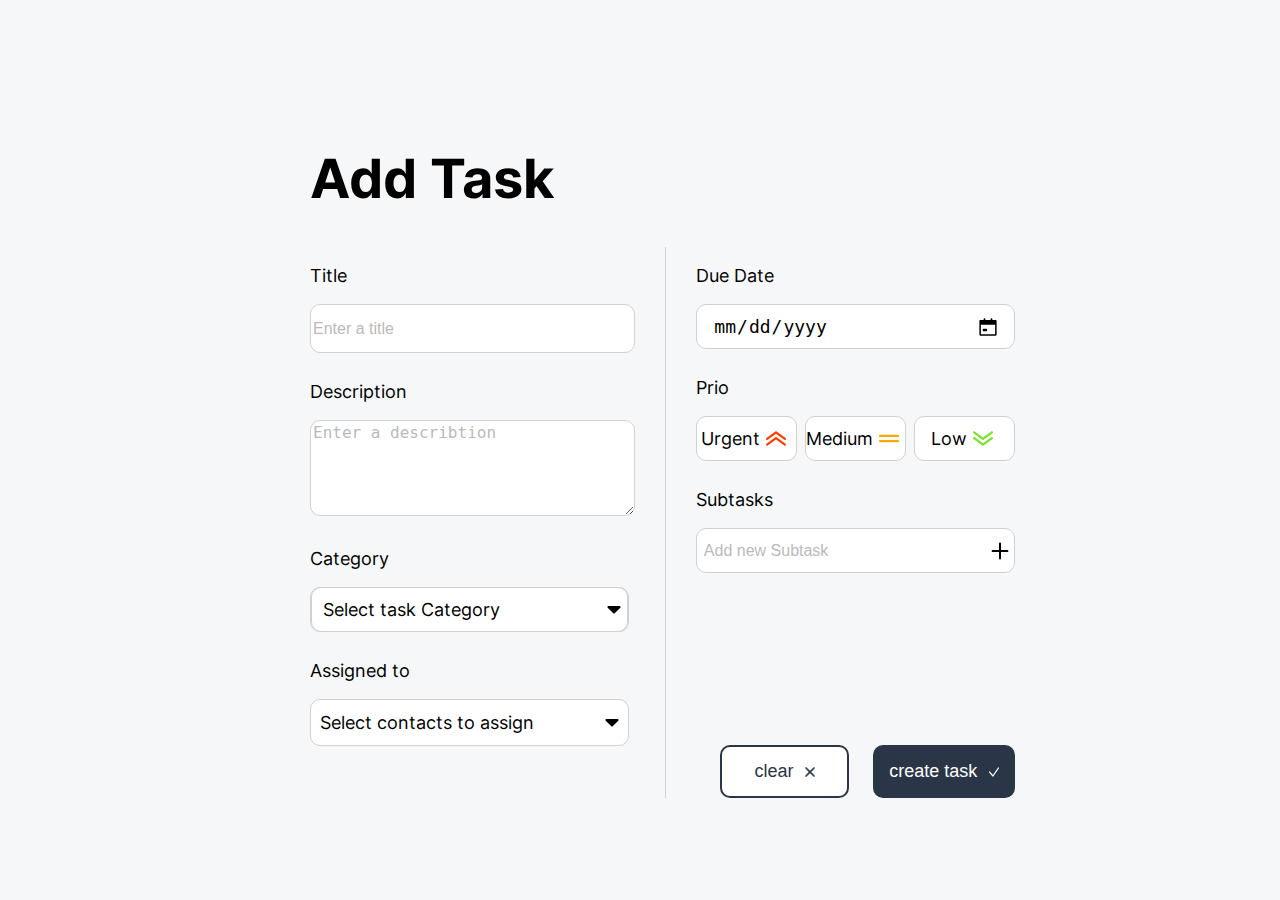
==== add_task.html @ 2ced0909 "assigned to members in add task will be rendered in HTML now" ====
<!DOCTYPE html>
<html lang="en">

<head>
    <meta charset="UTF-8">
    <meta http-equiv="X-UA-Compatible" content="IE=edge">
    <meta name="viewport" content="width=device-width, initial-scale=1.0">

    <link rel="stylesheet" href="css/style.css">
    <link rel="stylesheet" href="css/navbar.css">
    <link rel="stylesheet" href="css/add_task.css">
    <link rel="stylesheet" href="css/font.css">
    <link rel="stylesheet" href="css/board.css">
    <link rel="stylesheet" href="css/keyframes.css">
    <link rel="stylesheet" href="css/contacts.css">
    <link rel="stylesheet" href="css/mobile/mobile_width_min_1200.css">
    <link rel="stylesheet" href="css/mobile/mobile_width_1040-1180.css">
    <link rel="stylesheet" href="css/mobile/mobile_width_860-1000.css">
    <link rel="stylesheet" href="css/mobile/mobile.css">
    <link rel="stylesheet" href="css/mobile/mobile_width_max_770.css">
    <link rel="stylesheet" href="css/mobile/mobile_height.css">
    <link rel="stylesheet" href="css/color.css">
    <link rel="icon" type="image/x-icon" href="img/favicon.ico">
    <script src="js/script.js"></script>
    <script src="js/add_task.js"></script>
    <script src="js/templates.js"></script>
    <script src="js/includeHTML.js"></script>
    <script src="js/mini_backend.js"></script>
    <script src="js/login.js"></script>
    <script src="js/summary.js"></script>
    <title>Join-Kanban Add Task</title>
</head>

<body onload="initAddTask()">
    <div w3-include-html="navbar.html"></div>

    <div class="content">
        <h1>Add Task</h1>
        <form onsubmit="createNewTask(); return false;">
            <div class="sections d-flex">

                <div class="section-left">
                    <div class="titleandinput">
                        <p class="add-task-titles">Title</p>
                        <input id="title" class="inputfields border-fields f-18" type="text" placeholder="Enter a title"
                            required>
                    </div>

                    <div class="titleandinput">
                        <p class="m-top-28 add-task-titles">Description</p>
                        <textarea id="describtion" class="textareas border-fields f-18" type="text"
                            placeholder="Enter a describtion" required></textarea>
                    </div>

                    <div class="titleandinput">
                        <p class="m-top-28 add-task-titles">Category</p>
                        <div class="input-with-image inputfields border-fields d-flex justify-content-center align-items-center"
                            onclick="toggleClassList('categories', 'd-none')">


                            <div id="category"
                                class="input-with-image inputfields border-fields d-flex justify-content-center align-items-center">
                                <input id="category-input" class="category-input" type="text" required>
                                <div id="category-output" class="inputfield-nearby-icon d-flex align-items-center">
                                    Select task Category
                                </div>
                                <img id="category-dropdown-arrow" src="img/add_task/dropdown_arrow.svg" alt="">
                            </div>

                            <ul class="add-task-lists d-none scroll" id="categories">

                            </ul>
                        </div>
                    </div>

                    <div id="colorpicker" class="colorpicker d-none">
                        <div id="colorpicker-0" class="color1 m-8 d-flex align-items-center justify-content-center"
                            onclick="addNewColorToCategory('color-0', 0)">
                            <div id="color-0"
                                class="color-outer-circle d-flex align-items-center justify-content-center">
                                <div class="color-inner-circle bg-category-New-0">

                                </div>
                            </div>
                        </div>
                        <div id="colorpicker-1" class="color2 m-8 d-flex align-items-center justify-content-center"
                            onclick="addNewColorToCategory('color-1', 1)">
                            <div id="color-1"
                                class="color-outer-circle d-flex align-items-center justify-content-center">
                                <div class="color-inner-circle bg-category-New-1">

                                </div>
                            </div>
                        </div>
                        <div id="colorpicker-2" class="color3 m-8 d-flex align-items-center justify-content-center"
                            onclick="addNewColorToCategory('color-2', 2)">
                            <div id="color-2"
                                class="color-outer-circle d-flex align-items-center justify-content-center">
                                <div class="color-inner-circle bg-category-New-2">

                                </div>
                            </div>
                        </div>
                        <div id="colorpicker-3" class="color4 m-8 d-flex align-items-center justify-content-center"
                            onclick="addNewColorToCategory('color-3', 3)">
                            <div id="color-3"
                                class="color-outer-circle d-flex align-items-center justify-content-center">
                                <div class="color-inner-circle bg-category-New-3">

                                </div>
                            </div>
                        </div>
                        <div id="colorpicker-4" class="color5 m-8 d-flex align-items-center justify-content-center"
                            onclick="addNewColorToCategory('color-4', 4)">
                            <div id="color-4"
                                class="color-outer-circle d-flex align-items-center justify-content-center">
                                <div class="color-inner-circle bg-category-New-4">

                                </div>
                            </div>
                        </div>
                        <div id="colorpicker-5" class="color6 m-8 d-flex align-items-center justify-content-center"
                            onclick="addNewColorToCategory('color-5', 5)">
                            <div id="color-5"
                                class="color-outer-circle d-flex align-items-center justify-content-center">
                                <div class="color-inner-circle bg-category-New-5">

                                </div>
                            </div>
                        </div>
                    </div>

                    <div class="titleandinput">
                        <div class=" d-flex flex-column m-top-28 assignedTo-container">
                            <label for="assignedTo" class="m-bottom-18 add-task-titles">Assigned to</label>
                            <div class="outputbox-assignedto input-with-image inputfields border-fields d-flex justify-content-center align-items-center"
                                onclick="toggleClassList('assignedToSelect', 'd-none')">
                                <div id="user-assignedTo" class="inputfield-nearby-icon d-flex  flex-column">Select
                                    contacts to assign</div>
                                <img src="img/add_task/dropdown_arrow.svg" alt="">
                            </div>
                            <ul id="assignedToSelect" class="assignedTo-list add-task-lists scroll d-none">

                            </ul>
                        </div>
                    </div>
                </div>
                <div class="section-right">
                    <div class="titleandinput">
                        <p class="add-task-titles">Due Date</p>
                        <div
                            class="input-with-image inputfields border-fields d-flex justify-content-center align-items-center">
                            <input id="date" class="inputfield-nearby-icon" type="date" required>
                        </div>
                    </div>

                    <div class="titleandinput">
                        <p class="m-top-28 add-task-titles">Prio</p>
                        <div class="d-flex justify-content-space-between priority-container">
                            <div id="urgent"
                                class="input-with-image inputfields-small border-fields d-flex justify-content-center align-items-center"
                                onclick="changePriority('urgent', 'btn-urgent')" formnovalidate>
                                <p class="f-18">Urgent</p>
                                <img id="urgent-img" class="p-12" src="img/add_task/arrow_urgent.svg" alt="">
                            </div>
                            <div id="medium"
                                class="input-with-image inputfields-small border-fields d-flex justify-content-center align-items-center"
                                onclick="changePriority('medium', 'btn-medium')">
                                <p class="f-18">Medium</p>
                                <img id="medium-img" class="p-12" src="img/add_task/medium.svg" alt="">
                            </div>
                            <div id="low"
                                class="input-with-image inputfields-small border-fields d-flex justify-content-center align-items-center"
                                onclick="changePriority('low', 'btn-low')" formnovalidate>
                                <p class="f-18">Low</p>
                                <img id="low-img" class="p-12" src="img/add_task/arrow_low.svg" alt="">
                            </div>
                        </div>
                    </div>

                    <div class="titleandinput">
                        <p class="m-top-28 add-task-titles">Subtasks</p>
                        <div id="subtasks-container"
                            class="input-with-image inputfields border-fields d-flex justify-content-center align-items-center">
                            <input id="subtask-input" class="inputfield-nearby-icon" type="text"
                                placeholder="Add new Subtask" onfocus="changeIconsInSubtasks()">
                            <img src="img/add_task/add.svg" alt="">
                        </div>
                        <div id="subtasks-output" class="d-flex flex-column">

                        </div>

                    </div>

                    <div id="add-task-btns" class="buttons">
                        <button id="cancel-btn-add_task" class="light-btn" type="submit" value="Previous"
                            formnovalidate="formnovalidate">
                            <span class="f-18">clear</span>
                            <img class="btn-icons" src="img/buttons/clear.png" alt="">
                        </button>
                        <button id="createTask" class="darkblue-btn m-left-24">
                            <span class="f-18">create task</span>
                            <img class="btn-icons" src="img/buttons/create.png" alt="">
                        </button>
                    </div>
        </form>
    </div>

    </div>

    </div>
    <div id="addtask-added-board-overlay" class="user-response-overlay d-flex justify-content-center d-none">
        <div class="darkblue-btn added-to-board d-flex justify-content-center align-items-center">
            <span>Task added to board</span>
            <img class="m-left-16" src="img/board/board.png" alt="">
        </div>
    </div>
</body>

</html>
---- css/style.css ----
body {
    margin: 0;
    font-family: Inter;
    background-color: var(--bg-grey);
    height: 100vh;
}

.content {
    position: absolute;
    top: 110px;
    left: 373px;
}

h1 {
    font-size: 54px;
}

h2 {
    font-size: 48px;
    color: white;
    margin-bottom: 10px;
}

a {
    text-decoration: none;
    color: var(--font-grey);
}

.f-55 {
    font-size: 55px;
}

.f-47 {
    font-size: 47px;
}

.f-18 {
    font-size: 18px;
}

.f-21 {
    font-size: 21px;
}

.f-12 {
    font-size: 12px;
}

.f-bold {
    font-weight: bold;
}

.p-12 {
    padding: 12px;
}

.m-bottom-5 {
    margin-bottom: 5px;
}

.m-bottom-18 {
    margin-bottom: 18px;
}

.m-top-28 {
    margin-top: 28px;
}

.m-top-50 {
    margin-top: 50px !important;
}

.m-top-20 {
    margin-top: 20px;
}

.m-left-8{
    margin-left: 8px;
}

.m-left-25 {
    margin-left: 25px;
}

.m-left-50 {
    margin-left: 50px;
}

.m-left-24 {
    margin-left: 24px;
}

.m-left-8 {
    margin-left: 8px;
}

.m-left-16{
    margin-left: 16px;
}

.m-right-8{
    margin-right: 8px;
}

.m-right-15 {
    margin-right: 15px;
}

.m-right-24 {
    margin-right: 24px;
}

.m-right-25{
    margin-right: 25px;
}

.m-right-50 {
    margin-right: 50px;
}

.m-8 {
    margin: 8px;
}

.m-0 {
    margin: 0 !important;
}

.d-flex {
    display: flex;
}

.d-none {
    display: none;
}

.justify-content-center {
    justify-content: center !important;
}

.justify-content-space-between {
    justify-content: space-between;
}

.justify-content-around {
    justify-content: space-around;
}

.justify-content-evenly {
    justify-content: space-evenly;
}

.justify-content-end {
    justify-content: flex-end;
}

.align-items-center {
    align-items: center;
}

.align-items-start {
    align-items: flex-start;
}

.flex-column {
    flex-direction: column;
}

.text-align-center {
    text-align: center;
}

.text-center {
    text-align: center;
}

.w-100 {
    width: 100%;
}

.w-250 {
    width: 250px;
}

.w-80 {
    width: 80%;
}

.h-80 {
    height: 80%;
}

.h-70 {
    height: 70%;
}

.h-max {
    height: max-content;
}


.filter-white {
    filter: invert(0) sepia(94%) saturate(18%) hue-rotate(287deg) brightness(105%) contrast(100%);
}

::placeholder {
    opacity: 0.5;
    font-size: 16px;
}

.curserPointer:hover {
    cursor: pointer;
}

.buttons {
    display: flex;
    justify-content: flex-end;
    margin-top: 150px;
}

.darkblue-btn {
    min-width: 129px;
    max-width: 200px;
    background-color: var(--dark-blue);
    color: var(--white);
    border-radius: 10px;
    padding: 16px;
    border: none;
}

.darkblue-btn:hover {
    cursor: pointer;
    background-color: var(--light-blue);
    box-shadow: 0px 4px 4px rgba(0, 0, 0, 0.25);
}

.darkblue-btn:hover img {
    filter: invert(0) sepia(94%) saturate(18%) hue-rotate(287deg) brightness(105%) contrast(100%);
}

.light-btn {
    width: 129px;
    background-color: var(--white);
    color: var(--dark-blue);
    border-radius: 10px;
    padding: 8px 16px 8px 16px;
    border: 2px solid var(--dark-blue);
}

.light-btn:hover {
    cursor: pointer;
    border-color: var(--light-blue);
    color: var(--light-blue);
    box-shadow: 0px 4px 4px rgba(0, 0, 0, 0.25);
}

.light-btn:hover img {
    filter: invert(74%) sepia(83%) saturate(3935%) hue-rotate(165deg) brightness(96%) contrast(84%);
}

.btn-icons {
    width: 10px;
    height: 10px;
    padding-left: 8px;
}

.btn-icons-contact {
    width: 24px;
    height: 24px;
    padding-left: 8px;
}

.btn-urgent {
    background-color: var(--urgent);
    color: white;
    font-weight: bold;
    box-shadow: 0px 4px 4px rgba(0, 0, 0, 0.25);
}


.btn-medium {
    background-color: var(--medium);
    color: white;
    font-weight: bold;
    box-shadow: 0px 4px 4px rgba(0, 0, 0, 0.25);
}

.btn-low {
    background-color: var(--low);
    color: white;
    font-weight: bold;
    box-shadow: 0px 4px 4px rgba(0, 0, 0, 0.25);
}

.headline-line {
    width: 0;
    height: 59px;
    border-left: 3px solid var(--light-blue);
    border-radius: 10px;
    margin-right: 50px;
    margin-left: 50px;
}

.horizontal-line {
    width: 90px;
    height: 0;
    border-bottom: 3px solid var(--light-blue);
}

.headline-text {
    font-size: 27px;
    font-weight: 400;
}

.overlay {
    position: absolute;
    top: 0;
    left: 0;
    right: 0;
    bottom: 0;
    background-color: rgba(0, 0, 0, 0.5);
    z-index: 300;
}

.overlay-logo {
    width: 55px;
}

.subtitle-overlay {
    margin-top: 8px;
    font-size: 21px;
    color: white;
    font-weight: 200;
    margin-bottom: 10px;
}

.delete-btn:hover {
    cursor: pointer;
}

/* TODO: outsource */
.board-img {
    width: 470px;
}

.cursor {
    cursor: pointer;
}

.help-profile-img {
    width: 106px;
    height: 106px;
    border-radius: 50%;
    object-fit: cover;
}
---- css/navbar.css ----
.header {
    position: fixed;
    width: 100%;
    height: 100px;  
    padding-left: 373px;
    padding-right: 100px;
    box-sizing: border-box;
    box-shadow: 0px 4px 4px rgba(0, 0, 0, 0.1);
    background-color: white;
    z-index: 2;
}

.header-text {
    font-size: 21px;
    font-weight: 400;
}

.profile-pic {
    height: 50px;
    width: 50px;
    border-radius: 100%;
    border: 3px solid white;
    object-fit: cover;
    opacity: 0.7;
}

.profile-pic:hover{
    opacity: 1;
}

.inner-circle {
    height: 58px;
    width: 58px;
    border-radius: 100%;
    background-color: white;
}

.outer-circle {
    cursor: pointer;
    height: 64px;
    width: 64px;
    border-radius: 100%;
    background-color: #2A3647;
    margin-left: 15px;
}

.navbar {
    background-color: var(--dark-blue2);
    width: 250px;
    height: 100%;
    justify-content: space-around;
    z-index: 2;
    position: fixed;
}

.navbar-inner-container{
    height: calc(100vh - 150px);
}

.menu {
    color: var(--font-grey);
    height: 250px;
}

.menu img {
    width: 30px;
    height: 30px;
}

.footer {
    color: var(--font-grey);
}

.single-menu {
    padding: 12px 0 12px 0;
    width: 100%;
    display: flex;
    justify-content: center;

}

.single-menu a {
    width: 170px;
}

.single-menu:hover span{
    color: var(--white);
}

.single-menu:hover img {
    filter: invert(0) sepia(94%) saturate(18%) hue-rotate(287deg) brightness(105%) contrast(100%);
}

.single-menu:hover {
    background-color: var(--dark-blue3);
    cursor: pointer;
}

.menu-text {
    margin-left: 30px;
}

.menulink-active{
    background-color: var(--dark-blue3);
    cursor: pointer; 
    color: white;
}


.logout{
    position: absolute;
    border-radius: 20px 0px 20px 20px;
    background-color: var(--dark-blue);
    padding: 4px 32px 4px 32px;
    top: 100px;
    right: 103px;
    color: white;
}

.logout:hover{
    cursor: pointer;
    background-color: var(--light-blue); 
    box-shadow: 0px 4px 4px rgba(0, 0, 0, 0.25);
}

.question-help-img:hover{
    filter: invert(92%) sepia(2%) saturate(0%) hue-rotate(174deg) brightness(89%) contrast(96%);;
}
---- css/add_task.css ----
.section-right {
    margin-left: 100px;
    border-left: 1px solid var(--light-grey);
    padding-left: 100px;
}

.inputfields {
    width: 422px;
    height: 45px;
    outline: none;
}

.textareas {
    width: 422px;
    height: 90px;
    outline: none;
}

.border-fields {
    border: 1px solid var(--light-grey);
    border-radius: 10px;
}

.input-with-image {
    background-color: var(--white);
    position: relative;
    box-sizing: border-box;
}

.inputfield-nearby-icon {
    width: 90%;
    height: 90%;
    border: unset;
    outline: none;
    font-size: 18px;
    cursor: pointer;
}

.input-with-image:hover{
    cursor: pointer;
}

.inputfields-small {
    width: 134px;
    height: 45px;
}

.inputfields-small:hover {
    box-shadow: 0px 4px 4px rgb(0 0 0 / 25%);
}

.checkbox-text {
    font-size: 12px;
    margin-left: 16px;
}

input[type="checkbox"]:checked{
    background-color: var(--black);
}

.add-task-titles {
    font-size: 18px;
    font-weight: 400;
}

.add-task-lists{
    position: absolute;
    width: 425px;
    top: 41px;
    font-size: 18px;
    list-style: none;
    background-color: var(--white);
    border-radius: 10px;
    border: 1px solid var(--light-grey);
    margin-top: 2px;
    box-sizing: border-box;
    padding: 0;
    height: 145px;
    overflow: auto;
}

.add-task-lists li {
    padding: 12px 0 12px 14px;
    width: 100%;
    box-sizing: border-box;
    border-radius: 10px;
}

.add-task-lists li:hover{
    background-color: var(--light-grey);
    cursor: pointer;
}

#categories{
    z-index: 100;
}

select{
    border: none;
    width: 99%;
    outline: none;
    border-radius: 10px;
}


option{
    cursor: pointer;
    padding: 8px 0 0 8px;
    font-size: 18px;
    
}

.confirm-selection{
    border: 1px solid var(--light-grey);
    border-radius: 10px;
    display: flex;
    flex-direction: column;
    align-items: start;
    background-color: white;
    width: 422px;
}

.outputbox-assignedto{
    min-height: 47px;
    height: max-content;
}

.choosed-member{
    padding: 8px 24px 8px 0;
}

.category-color{
    width: 12px;
    height: 12px;
    border-radius: 50%;
    margin-left: 16px;
}


.subtask-check-img{
    padding-left: 8px;
    border-left: 1px solid var(--light-grey);
}

.subtask-cancel-img{
    padding-right: 8px;
}

.subtask-switch-container{
    width: 95%;
}

#subtasks-output{
    height: 156px;
}

#add-task-btns{
    margin-top: 16px;
}

input[type="date"]::-webkit-calendar-picker-indicator {
    background-image: url('../img/add_task/calender.svg');
    cursor: pointer;
}

input[type="date"]{
    cursor:text;
}

.category-input{
    width: 1px;
    height: 0;
    outline: none;
    border: none;
}

.color-outer-circle{
    width: 20px;
    height: 20px;
    border-radius: 50%;
    background-color: white;
}

.color-inner-circle{
    width: 17px;
    height: 17px;
    border-radius: 50%;
}


.color-outer-circle-clicked{
    box-shadow: 0 3px 3px -1px #000000;
}

.user-response-overlay{
    position: absolute;
    z-index: 1000;
    top: 0;
    bottom: 0;
    left: 0;
    right: 0;
    align-items: flex-end;
}

.added-to-board{
    margin-bottom: 150px;
    padding: 16px !important;
}

.colorpicker{
    width: 100%;
}

.assignedTo-container{
    position: relative;
}

.assignedTo-list{
    top: 83px;
    z-index: 2;
}
---- css/font.css ----
/* inter-100 - latin */
@font-face {
    font-family: 'Inter';
    font-style: normal;
    font-weight: 100;
    src: url('../fonts/inter-v12-latin-100.eot'); /* IE9 Compat Modes */
    src: local(''),
         url('../fonts/inter-v12-latin-100.eot?#iefix') format('embedded-opentype'), /* IE6-IE8 */
         url('../fonts/inter-v12-latin-100.woff2') format('woff2'), /* Super Modern Browsers */
         url('../fonts/inter-v12-latin-100.woff') format('woff'), /* Modern Browsers */
         url('../fonts/inter-v12-latin-100.ttf') format('truetype'), /* Safari, Android, iOS */
         url('../fonts/inter-v12-latin-100.svg#Inter') format('svg'); /* Legacy iOS */
  }
  /* inter-200 - latin */
  @font-face {
    font-family: 'Inter';
    font-style: normal;
    font-weight: 200;
    src: url('../fonts/inter-v12-latin-200.eot'); /* IE9 Compat Modes */
    src: local(''),
         url('../fonts/inter-v12-latin-200.eot?#iefix') format('embedded-opentype'), /* IE6-IE8 */
         url('../fonts/inter-v12-latin-200.woff2') format('woff2'), /* Super Modern Browsers */
         url('../fonts/inter-v12-latin-200.woff') format('woff'), /* Modern Browsers */
         url('../fonts/inter-v12-latin-200.ttf') format('truetype'), /* Safari, Android, iOS */
         url('../fonts/inter-v12-latin-200.svg#Inter') format('svg'); /* Legacy iOS */
  }
  /* inter-300 - latin */
  @font-face {
    font-family: 'Inter';
    font-style: normal;
    font-weight: 300;
    src: url('../fonts/inter-v12-latin-300.eot'); /* IE9 Compat Modes */
    src: local(''),
         url('../fonts/inter-v12-latin-300.eot?#iefix') format('embedded-opentype'), /* IE6-IE8 */
         url('../fonts/inter-v12-latin-300.woff2') format('woff2'), /* Super Modern Browsers */
         url('../fonts/inter-v12-latin-300.woff') format('woff'), /* Modern Browsers */
         url('../fonts/inter-v12-latin-300.ttf') format('truetype'), /* Safari, Android, iOS */
         url('../fonts/inter-v12-latin-300.svg#Inter') format('svg'); /* Legacy iOS */
  }
  /* inter-regular - latin */
  @font-face {
    font-family: 'Inter';
    font-style: normal;
    font-weight: 400;
    src: url('../fonts/inter-v12-latin-regular.eot'); /* IE9 Compat Modes */
    src: local(''),
         url('../fonts/inter-v12-latin-regular.eot?#iefix') format('embedded-opentype'), /* IE6-IE8 */
         url('../fonts/inter-v12-latin-regular.woff2') format('woff2'), /* Super Modern Browsers */
         url('../fonts/inter-v12-latin-regular.woff') format('woff'), /* Modern Browsers */
         url('../fonts/inter-v12-latin-regular.ttf') format('truetype'), /* Safari, Android, iOS */
         url('../fonts/inter-v12-latin-regular.svg#Inter') format('svg'); /* Legacy iOS */
  }
  /* inter-500 - latin */
  @font-face {
    font-family: 'Inter';
    font-style: normal;
    font-weight: 500;
    src: url('../fonts/inter-v12-latin-500.eot'); /* IE9 Compat Modes */
    src: local(''),
         url('../fonts/inter-v12-latin-500.eot?#iefix') format('embedded-opentype'), /* IE6-IE8 */
         url('../fonts/inter-v12-latin-500.woff2') format('woff2'), /* Super Modern Browsers */
         url('../fonts/inter-v12-latin-500.woff') format('woff'), /* Modern Browsers */
         url('../fonts/inter-v12-latin-500.ttf') format('truetype'), /* Safari, Android, iOS */
         url('../fonts/inter-v12-latin-500.svg#Inter') format('svg'); /* Legacy iOS */
  }
  /* inter-600 - latin */
  @font-face {
    font-family: 'Inter';
    font-style: normal;
    font-weight: 600;
    src: url('../fonts/inter-v12-latin-600.eot'); /* IE9 Compat Modes */
    src: local(''),
         url('../fonts/inter-v12-latin-600.eot?#iefix') format('embedded-opentype'), /* IE6-IE8 */
         url('../fonts/inter-v12-latin-600.woff2') format('woff2'), /* Super Modern Browsers */
         url('../fonts/inter-v12-latin-600.woff') format('woff'), /* Modern Browsers */
         url('../fonts/inter-v12-latin-600.ttf') format('truetype'), /* Safari, Android, iOS */
         url('../fonts/inter-v12-latin-600.svg#Inter') format('svg'); /* Legacy iOS */
  }
  /* inter-700 - latin */
  @font-face {
    font-family: 'Inter';
    font-style: normal;
    font-weight: 700;
    src: url('../fonts/inter-v12-latin-700.eot'); /* IE9 Compat Modes */
    src: local(''),
         url('../fonts/inter-v12-latin-700.eot?#iefix') format('embedded-opentype'), /* IE6-IE8 */
         url('../fonts/inter-v12-latin-700.woff2') format('woff2'), /* Super Modern Browsers */
         url('../fonts/inter-v12-latin-700.woff') format('woff'), /* Modern Browsers */
         url('../fonts/inter-v12-latin-700.ttf') format('truetype'), /* Safari, Android, iOS */
         url('../fonts/inter-v12-latin-700.svg#Inter') format('svg'); /* Legacy iOS */
  }
  /* inter-800 - latin */
  @font-face {
    font-family: 'Inter';
    font-style: normal;
    font-weight: 800;
    src: url('../fonts/inter-v12-latin-800.eot'); /* IE9 Compat Modes */
    src: local(''),
         url('../fonts/inter-v12-latin-800.eot?#iefix') format('embedded-opentype'), /* IE6-IE8 */
         url('../fonts/inter-v12-latin-800.woff2') format('woff2'), /* Super Modern Browsers */
         url('../fonts/inter-v12-latin-800.woff') format('woff'), /* Modern Browsers */
         url('../fonts/inter-v12-latin-800.ttf') format('truetype'), /* Safari, Android, iOS */
         url('../fonts/inter-v12-latin-800.svg#Inter') format('svg'); /* Legacy iOS */
  }
  /* inter-900 - latin */
  @font-face {
    font-family: 'Inter';
    font-style: normal;
    font-weight: 900;
    src: url('../fonts/inter-v12-latin-900.eot'); /* IE9 Compat Modes */
    src: local(''),
         url('../fonts/inter-v12-latin-900.eot?#iefix') format('embedded-opentype'), /* IE6-IE8 */
         url('../fonts/inter-v12-latin-900.woff2') format('woff2'), /* Super Modern Browsers */
         url('../fonts/inter-v12-latin-900.woff') format('woff'), /* Modern Browsers */
         url('../fonts/inter-v12-latin-900.ttf') format('truetype'), /* Safari, Android, iOS */
         url('../fonts/inter-v12-latin-900.svg#Inter') format('svg'); /* Legacy iOS */
  }
---- css/board.css ----
.mobil-button {
    display: none !important;
}

.searchbox {
    border: 1px solid lightgrey;
    background-color: var(--white);
    border-radius: 10px;
    padding: 5px 10px;
}

.board-headline{
    width: calc(100vw - 500px) ;
}

.board-head{
    position: sticky;
    top: 0;
    background-color: var(--bg-grey);
    padding-bottom: 16px;
    z-index: 2;
}

.searchbox img {
    height: 20px;
    width: 20px;
    cursor: pointer;
    margin-right: 10px;
    padding-left: 0;
}

.addTask-btn-icons {
    width: 16px;
    height: 16px;
    padding-left: 8px;
}

.inputfield {
    border: unset;
    outline: none;
    height: 35px;
    margin-left: 10px;
}

.search-line {
    width: 0;
    height: 31px;
    border-left: 0.5px solid var(--light-grey);
    border-radius: 10px;
}

.main-board {
    max-height: calc(100vh - 247px);
    position: relative;
    overflow-y: scroll;
    scrollbar-color: rebeccapurple green;
    scrollbar-width: thin;
    padding-right: 24px;
}

.drag-card {
    min-height: 301px;
    background-color: var(--bg-grey);
    border: 2px dotted rgba(0, 0, 0, 0.2);
    
}

.board-icons{
    width: 15px;
    height: 15px;
    margin-left: 8px;
    padding: 2px;
    border: 2px solid black;
    border-radius: 5px;
}

.board-inner-card {
    width: 250px;
    justify-content: flex-start;
    align-items: flex-start;
    
}

.board-text {
    margin: 15px;
}


.board-card {
    width: 250px;
}

.board-category {
    border: 1px solid;
    border-radius: 10px;
    padding: 5px;
    color: white;
}

.board-title {
    font-weight: 700;
    word-wrap: break-word;
}

.board-description {
    word-wrap: break-word;
    width: 180px;
}

.progressbar-outer {
    width: 240px;
    
}

.progressbar-inner {
    
    width: 180px;
    background-color: var(--light-grey);
    margin-right: 15px;
    border-radius: 10px;
}

.bar {
    height: 5px;
    width: 1%;
    background-color: var(--progress);
}

.board-assigned {
    width: 210px;
}

.assigned-outer {
    border-radius: 50%;
    width: 35px;
    height: 35px;
    margin-top: 4px;
    background-color: var(--white);
}

.assigned-inner {
    width: 32px;
    height: 32px;
    border-radius: 50%;
    font-size: 14px;
    color: var(--white);
}

.position-circle {
    position: relative;
}
.relative {
    position: absolute;
    left: -10px
}

.board-footer{
    min-height: 80px;
}

.task-overlay {
    width: 500px;
    height: 75vh;
    background-color: white;
    border-radius: 10px 10px 10px 10px;
    margin-left: 250px; 
}
---- css/keyframes.css ----
.animateFadeIn {
    animation: fadeIn 1s ease 0s 1 normal forwards;
}

.animateFadeOut {
    animation: fadeOut 1s ease 0s 1 normal forwards;
}

.animateOpacityIn {
    animation: fadeOpacityIn 1s ease 0s 1 normal forwards;
}

.animateOpacityOut {
    animation: fadeOpacityOut 1s ease 0s 1 normal forwards;
}


@keyframes fadeIn {
    from {
        opacity: 0;
    }

    to {
        opacity: 1;
    }

    0% {
        transform: translateX(100%);
    }

    100% {
        transform: translateX(0);
    }
}

@keyframes fadeOut {
    from {
        opacity: 1;
    }

    to {
        opacity: 0;
    }

    0% {
        transform: translateX(0);
    }

    100% {
        transform: translateX(100%);
    }
}

@keyframes fadeInWithoutOpacity {
    0% {
        transform: translateX(100%);
    }

    100% {
        transform: translateX(0);
    }
}

@keyframes fadeOutWithoutOpacity {
    0% {
        transform: translateX(0);
    }

    100% {
        transform: translateX(100%);
    }
}

@keyframes fadeOpacityIn {
    from {
        opacity: 0;
    }

    to {
        opacity: 1;
    }
}

@keyframes fadeOpacityOut {
    from {
        opacity: 1;
    }

    to {
        opacity: 0;
    }
}


@keyframes joinlogo {
    0% {
        
        transform: scale(1.6) translate(400%, 150% );
    }

    100% {
       
        transform: scale(1.0) translate(0);
    }
}

@keyframes joinlogoMobile {
    0% {
        
        transform: scale(1.6) translate(150%, 200% );
    }

    100% {
       
        transform: scale(1.0) translate(0);
    }
}
---- css/contacts.css ----
:root {
    --contact-blue: hsl(253, 84%, 46%);
    --contact-green: hsl(130, 84%, 46%);
    --contact-red: hsl(350, 84%, 46%);
    --contact-yellow: hsl(51deg 76% 49%);
    --contact-violet: hsl(253, 58%, 76%);
    --contact-brown: hsl(32, 78%, 44%);
    --contact-orange: hsl(29, 71%, 63%);
    --contact-darkgreen: hsl(101, 77%, 21%);
    --contact-airblue: hsl(212, 69%, 64%);
    --contact-pink: hsl(310, 84%, 46%);
    --contact-lila: hsl(293, 88%, 51%);
    --contact-black: hsl(252, 71%, 3%);
    --contact-grey: hsl(270, 1%, 34%);
    --mailto: #007CEE;
}

.body-contact {
    overflow-x: hidden;
}

.bg-contact-blue {
    background-color: var(--contact-blue);
}

.bg-contact-green {
    background-color: var(--contact-green);
}

.bg-contact-red {
    background-color: var(--contact-red);
}

.bg-contact-yellow {
    background-color: var(--contact-yellow);
}

.bg-contact-violet {
    background-color: var(--contact-violet);
}

.bg-contact-brown {
    background-color: var(--contact-brown);
}

.bg-contact-orange {
    background-color: var(--contact-orange);
}

.bg-contact-darkgreen {
    background-color: var(--contact-darkgreen);
}

.bg-contact-airblue {
    background-color: var(--contact-airblue);
}

.bg-contact-lila {
    background-color: var(--contact-lila);
}

.bg-contact-pink {
    background-color: var(--contact-pink);
}

.bg-contact-black {
    background-color: var(--contact-black);
}

.bg-contact-grey {
    background-color: var(--contact-grey);
}

.bg-contact-light-grey {
    background-color: var(--light-grey);
}

.content-contacts {
    position: fixed;
    top: 100px;
    left: 251px;

}

.left-section {
    width: 462px;
    background-color: white;
    height: calc(100vh - 100px);
    overflow-y: auto;
    justify-content: center;
}

.left-section-container {
    width: 470px;
    box-shadow: 4px 0px 6px rgba(0, 0, 0, 0.08);
    background-color: white;
}

/* width */
.scroll::-webkit-scrollbar {
    width: 10px;
}

/* Track */
.scroll::-webkit-scrollbar-track {
    border-radius: 10px;
}

/* Handle */
.scroll::-webkit-scrollbar-thumb {
    background: #A8A8A8;
    border-radius: 10px;
}

.header-text-mobile{
    display: none;
}

.contact-content {
    padding-top: 50px;
}

.contact-letter {
    display: flex;
    align-items: center;
    padding-left: 24px;
    font-size: 21px;
    margin-bottom: 24px;
    width: 300px;
}

.contact-letter span {
    padding-left: 24px;
    width: 100%;
    border-bottom: 1px solid #D1D1D1;
    padding-bottom: 16px;
}

.contact-avatar {
    width: 41px;
    height: 41px;
    border-radius: 50%;
    font-size: 18px;
    color: var(--white);
    font-weight: bold;
}

.contact-avatar-big {
    width: 110px;
    height: 110px;
    border-radius: 50%;
    font-size: 40px;
    color: var(--white);
    font-weight: bold;
}

.contact-avatar-outer {
    border-radius: 50%;
    width: 45px;
    height: 45px;
    margin-top: 8px;
    background-color: var(--white);
}

.contact-avatar-outer-big {
    border-radius: 50%;
    width: 120px;
    height: 120px;
    margin-top: 8px;
    background-color: var(--white);
}

.mailto {
    color: var(--mailto);
    font-size: 16px;
    margin-left: 8px;
}

.contact-name {
    font-size: 21px;
    margin: 8px 0 8px 8px;
}

.contact-name-big {
    font-size: 47px;
    margin: 12px 0 0 0;
}

.contact-data {
    margin-left: 24px;
}

.contact-data-big {
    margin-left: 75px;
}

.contact-card-small {
    padding: 16px;
    width: 290px;
}

.contact-data-content {
    margin-top: 50px;
}

.contact-card-small:hover {
    cursor: pointer;
    background: linear-gradient(180deg, #f5f3f3 0%, #cccaca 100%);
    border-radius: 10px;
    color: black;
}

.right-section {
    position: absolute;
    top: 10px;
    left: 570px;
    min-width: 40vw;
    height: calc(100vh - 210px);
}

.add-task {
    color: var(--light-blue);
}

.add-task img {
    margin-right: 8px;
}

.edit-img {
    height: 31px;
}

.mailto-big {
    color: var(--mailto);
}

.contact-overlay {
    width: 930px;
    height: 40vh;
    background-color: white;
    border-radius: 10px 10px 10px 10px;
    margin-left: 250px;
}

.overlay-left {
    background-color: var(--dark-blue);
    border-radius: 10px 0 0 10px;
    width: 40%;
}

.overlay-right {
    width: 60%;
}

.input-container {
    border: 1px solid var(--light-grey);
    padding: 8px;
    border-radius: 10px;
    margin-top: 16px;
}

.input-container img {
    width: 25px;
    height: 25px;
    object-fit: contain;
}

.input-contact {
    border: none;
    outline: none;
    width: 305px;
    height: 33px;
    font-size: 21px;
}

.buttons-margin {
    margin: 0 0 0 104px !important;
}

.close-img:hover {
    cursor: pointer;
    background-color: #e5e1e1;
    border-radius: 100%;
}

.edit-container {
    padding: 0 8px 0 8px;
}

.edit-container:hover {
    cursor: pointer;
    background: linear-gradient(180deg, #f5f3f3 0%, #cccaca 100%);
    border-radius: 10px;
}

.clickedContact {
    background-color: var(--dark-blue);
    color: white;
    border-radius: 10px;
}

.back-mobile{
    position: absolute;
    width: 25px;
    top: 25px;
    right: 55px;
    display: none;
}

.contact-card-big{
    position: relative;
}
---- css/mobile/mobile_width_min_1200.css ----
@media (max-width: 1452px) {

    /* CONTACTS max-width: 1452px*/
    .left-section {
        width: 350px;
    }

    .left-section-container {
        width: 380px;
    }

    .section-right {
        margin-left: 30px;
        padding-left: 30px;
    }

    .contact-card-small {
        width: 280px;
    }

    .contact-content {
        width: 82%;
    }

    .right-section {
        left: 468px
    }

    .contact-name-big {
        font-size: 40px;
    }

    .contact-avatar-big {
        width: 100px;
        height: 100px;
    }

    .contact-avatar-outer-big {
        width: 110px;
        height: 110px;
    }

    .contact-data {
        margin-left: 12px;
    }

    .contact-letter {
        padding-left: 0;
    }

    /* GENERAL max-width: 1452px*/
    .headline-text {
        font-size: 21px !important;
    }

    .content {
        left: 310px;
    }

    /* BOARD max-width: 1452px*/
    .board-headline {
        width: calc(100vw - 355px);
    }

    .main-board {
        width: calc(100vw - 336px);
    }
}


@media (max-width: 1353px) {

    /* BOARD max-width: 1353px*/
    .board-head {
        width: 225px;
    }

    .board-card {
        width: 225px;
    }

    .board-inner-card {
        width: 225px;
    }

    .progressbar-outer {
        width: 195px;
    }

    .board-assigned {
        width: 183px;
    }
}


@media (max-width: 1323px) {

    /* GENERAL max-width: 1323px*/
    .headline-line {
        margin-right: 30px !important;
        margin-left: 30px !important;
    }

    .inputfields {
        width: 319px;
    }

    .textareas {
        width: 319px;
    }

    .inputfields-small {
        width: 101px;
    }

    .priority-container{
        gap: 8px;
    }

    .inputfields-small img {
        padding: 6px !important;
    }

    .f-47 {
        font-size: 39px;
    }

    .f-55 {
        font-size: 50px;
    }

    /* ADD TASK max-width: 1323px*/
    .add-task-lists {
        width: 322px;
    }

    /* SUMMARY max-width: 1323px*/
    .main-content {
        flex-direction: column;
    }

    .welcome {
        padding-left: 0;
        margin-top: 50px;
    }

    .welcome span {
        text-align: center;
    }
}


@media (max-width: 1272px) {

    /* BOARD max-width: 1272px*/
    .board-head {
        width: 215px;
    }

    .board-card {
        width: 215px;
    }

    .board-inner-card {
        width: 215px;
    }

    /* GENERAL max-width: 1272px*/
    .f-21 {
        font-size: 20px;
    }
}


@media (max-width: 1261px) {

    /* GENERAL max-width: 1261px*/
    .headline-line {
        margin-right: 30px !important;
        margin-left: 30px !important;
    }

    h1 {
        font-size: 45px !important;
    }

    /* CONTACTS max-width: 1261px*/

    .right-section {
        left: 438px
    }

    .contact-avatar-big {
        width: 90px;
        height: 90px;
    }

    .contact-avatar-outer-big {
        width: 100px;
        height: 100px;
    }

    .contact-name-big {
        font-size: 35px;
    }

    .contact-data-big {
        margin-left: 50px;
    }
}


@media (max-width: 1245px) {

    /* BOARD max-width: 1245px*/
    .board-head {
        width: 200px;
        height: 50px;
    }

    .board-card {
        width: 200px;
    }

    .board-inner-card {
        width: 200px;
    }

    /* TODO */
    .progressbar-outer {
        min-height: 30px;
        width: 230px;
    }

    .progressbar-outer {
        width: 160px;
    }

    .board-assigned {
        width: 215px;
    }

    .board-assigned {
        width: 154px;
    }

    .main-board-area {
        flex-direction: column;
    }

    .board-head {
        position: unset;
        padding-top: 32px;
        padding-bottom: 0px;
        width: 250px;
    }

    .board-card {
        display: flex;
        flex-wrap: wrap;
        width: calc(100vw - 355px);
    }

    .board-inner-card {
        width: 250px;
        max-height: 371px;
        margin-right: 20px;
    }

    .board-title {
        height: 30px;
    }

    .board-description {
        height: 40px;
        overflow-y: scroll;
        padding: 0;
        width: 230px;
    }

    .main-board {
        flex-direction: row;
        max-width: calc(100vw - 100px);
    }

    .f-21 {
        font-size: 35px;
    }

    /* width */
    .description-scroll::-webkit-scrollbar {
        width: 10px;
    }

    /* Track */
    .description-scroll::-webkit-scrollbar-track {
        border-radius: 10px;
    }

    /* Handle */
    .description-scroll::-webkit-scrollbar-thumb {
        background: #A8A8A8;
        border-radius: 10px;
    }
}


@media (max-width: 1200px) {

    /* BOARD max-width: 1200px*/
    .board-head {
        width: 200px;
        height: 50px;
    }

    .board-card {
        width: 200px;
    }

    .board-inner-card {
        width: 200px;
    }

    .progressbar-outer {
        width: 160px;
    }

    .board-assigned {
        width: 154px;
    }

    .board-head {
        width: 395px;
    }

    .board-card {
        justify-content: space-between;
        width: calc(100vw - 355px);
    }

    .board-head img {
        width: 20px;
        height: 20px;
    }

    .board-inner-card {
        width: 400px;
        max-height: 430px;
        margin-right: 0;
    }

    .progressbar-outer {
        width: 360px;
    }

    .progressbar-inner {
        width: 274px;
    }

    .board-assigned {
        width: 356px;
    }

    .board-category {
        font-size: 25px;
    }

    .board-title {
        font-size: 22px;
        max-width: 380px;
    }

    .board-description {
        font-size: 18px;
        height: 65px;
        width: 350px;
    }

    .subtasks span {
        font-size: 16px;
    }

    .assigned-inner {
        width: 38px;
        height: 38px;
        font-size: 16px;
    }

    .relative {
        left: -4px;
    }

    .board-assigned-urgent img {
        height: 30px;
        width: 30px;
    }

}
---- css/mobile/mobile_width_1040-1180.css ----
@media (max-width: 1180px) {

    /* CONACTS max-width: 1180px */
    .mailto {
        font-size: 14px;
    }

    .contact-name {
        font-size: 18px;
    }

    .left-section {
        width: 320px;
    }

    .left-section-container {
        width: 320px;
    }

    .contact-card-small {
        width: 280px;
    }

    .contact-content {
        width: 95% !important;
    }

    .right-section {
        left: 377px
    }

    .contact-card-small {
        width: 250px;
        padding: 8px;
    }

    .contact-letter span {
        padding-left: 12px;
    }

    .contact-letter {
        width: 250px;
    }

    /* GENERAL max-width: 1180px*/
    h1 {
        font-size: 43px !important;
    }

    .headline-text {
        font-size: 18px !important;
    }
}

@media (max-width: 1175px) {

    /* BOARD max-width: 1175px*/
    .board-head {
        width: 200px;
        height: 50px;
    }

    .board-card {
        width: 200px;
    }

    .board-inner-card {
        width: 200px;
    }

    .progressbar-outer {
        width: 160px;
    }

    .board-assigned {
        width: 154px;
    }

    .board-head {
        width: 365px;
    }

    .board-inner-card {
        width: 370px;
        margin-right: 0;
    }

    .board-title {
        max-width: 340px;
    }

    .board-description {
        width: 325px;
    }

    .progressbar-outer {
        width: 330px;
    }

    .progressbar-inner {
        width: 237px;
    }

    .board-assigned {
        width: 320px;
    }
}


@media (max-width: 1099px) {

    /* BOARD max-width: 1099px*/
    .board-head {
        width: 330px;
    }

    .board-inner-card {
        width: 330px;
    }

    .board-title {
        width: 300px;
    }

    .board-description {
        width: 300px;
    }

    .progressbar-outer {
        width: 300px;
    }

    .progressbar-inner {
        width: 212px;
    }

    .board-assigned {
        width: 280px;
    }
}


@media (max-width: 1074px) {

    /* CONACTS max-width: 1074px */

    .content-contacts {
        left: 231px;
    }

    .contact-name-big {
        font-size: 32px;
    }

    .contact-data-big {
        margin-left: 30px;
    }

    .right-section {
        width: 40vw;
        min-width: unset !important;
    }

    .contact-name-big {
        font-size: 27px;
        margin: 20px 0 0 0;
    }

    .contact-avatar-big {
        width: 75px;
        height: 75px;
    }

    .contact-avatar-outer-big {
        width: 80px;
        height: 80px;
    }

    #names-letter {
        font-size: 30px;
    }

    #contact-information-headline {
        flex-direction: column;
        align-items: flex-start !important;
        margin-top: 20px !important;
    }

    #phone {
        margin-top: 28px;
    }

    #phone a {
        margin-top: 16px;
    }

    #contact-content-mail {
        margin-top: 28px !important;
    }

    #contact-content-mail a {
        margin-top: 16px !important;
    }

    .edit-container {
        margin-top: 12px;
    }

    .contact-data-content {
        margin-top: 0;
    }

    .new-contact-btn-container {
        margin-top: 28px;
        justify-content: flex-start !important;
    }

    #new-contact-btn {
        margin-left: 0;
    }

    #contact-create-btn-mobile {
        position: absolute;
        top: 7px;
        right: 27px;
    }

    /* GENERAL max-width: 1074px*/
    .f-21 {
        font-size: 18px !important;
    }

    .f-18 {
        font-size: 16px !important;
    }

    .content {
        left: 310px !important;
    }

    /* NAVBAR max-width: 1074px*/
    .navbar {
        width: 230px !important;
    }
}


@media (max-width: 1040px) {

    /* CONACTS max-width: 1040px */

    #right-section {
        left: 100px;
        display: none;
        width: 60vw;
    }

    .content-contacts {
        width: calc(100vw - 230px);
    }

    .left-section-container {
        width: 100%;
    }

    .left-section {
        width: 100%;
    }

    #contact-content {
        display: none;
    }

    #contact-content-mobile {
        display: flex;
    }

    .input-contact {
        width: 274px;
        height: 25px;
        font-size: 18px;
    }

    .input-container img {
        width: 21px;
        height: 21px;
    }

    .contact-overlay {
        width: 818px;
    }

    /* ADD TASK max-width: 1040px */

    .sections {
        flex-direction: column;
    }

    .section-right {
        border-left: none;
        margin-left: 0;
        padding-left: 0;
    }

    #cancel-btn-add_task {
        display: none;
    }

    #add-task-btns {
        position: absolute;
        bottom: 30px;
        right: 0;
    }

    /* BOARD max-width: 1040px*/

    .board-head {
        width: 320px;
    }

    .board-card-header {
        font-size: 35px !important;
    }

    .board-inner-card {
        width: 320px;
    }

    .board-title {
        width: 320px;
    }

    .progressbar-outer {
        width: 290px;
    }

    .progressbar-inner {
        width: 205px;
    }

    .board-assigned {
        width: 285px;
    }

    /* NAVBAR max-width: 1040px */
    .header-text {
        font-size: 18px !important;
    }

    .header {
        padding-left: 280px !important;
        padding-right: 50px !important;
    }
    
    .logout {
        right: 50px;
    }

    /* GENERAL max-width: 1040px*/
    .back-mobile {
        display: block;
    }

    h2 {
        font-size: 41px;
    }
}
---- css/mobile/mobile_width_860-1000.css ----
@media(max-width: 1000px) {

    .subtitle-overlay {
        font-size: 18px;
        color: white;
    }

    h2 {
        font-size: 36px;
    }

    .overlay-left {
        width: 100%;
        align-items: center;
        border-radius: 10px 10px 0 0;
        height: 45%;
    }

    .contact-overlay {
        flex-direction: column;
        width: 450px;
        height: 73vh;
    }

    #edit-cancel-btn-mobile{
        display: none;
    }

    .contact-avatar-input {
        position: absolute;
        flex-direction: column;
        top: 101px;
        left: 0;
        right: 0;
    }

    #cancel-btn-contacts {
        display: none;
    }

    .btn-container-contacts {
        position: absolute;
        bottom: -322px;
    }

    .close-img {
        position: absolute;
        top: -255px;
        filter: invert(100%) sepia(99%) saturate(2%) hue-rotate(120deg) brightness(108%) contrast(100%);
    }

    #kanban-subheadline {
        font-size: 18px;
        position: absolute;
        top: -60px;
        display: block;
    }

    .header-text {
        display: none;
    }

    #kanban-subheadline {
        position: absolute;
        font-size: 18px;
        font-weight: unset;
    }

    #h1-imprint {
        position: relative;
    }

    #create-contact-btn {
        height: 50px;
    }
   
    .content {
        top: 140px;
    }

    .input-contact {
        width: 250px;
    }

    .overlay-right {
        width: 100%;
        position: relative;
    }

    .overlay-logo {
        width: 50px;
    }

    .contact-content {
        padding-top: 100px;
    }

    .join-logo-mobile {
        display: block;
    }

    #kanban-subheadline {
        position: absolute;
        font-size: 18px;
        font-weight: unset;
    }

    .imprint-back {
        position: absolute;
        top: -44px;
        left: 349px;
        width: 30px;
        display: block;
    }

    .content-cards-top-single {
        width: 120px;
        height: 120px;
    }

    .content-cards-middle-single {
        width: 430px;
    }

    .content-cards-bottom-single {
        width: 206px;
    }

    .board-head {
        width: 300px;
    }

    .board-card-header {
        font-size: 35px !important;
    }

    .board-inner-card {
        width: 300px;
    }

    .board-title {
        width: 300px;
    }

    .board-description {
        width: 270px;
    }

    .progressbar-outer {
        width: 270px;
    }

    .progressbar-inner {
        width: 185px;
    }

    .board-assigned {
        width: 265px;
    }

}

@media (max-width: 975px) {

    .board-head {
        width: 280px;
    }

    .board-inner-card {
        width: 280px;
    }

    .board-title {
        width: 280px;
    }

    .progressbar-outer {
        width: 240px;
    }

    .progressbar-inner {
        width: 154px;
    }

    .board-assigned {
        width: 245px;
    }
}

@media (max-width: 925px) {


    .board-headline {
        flex-direction: column;
        margin-bottom: 15px;
    }

    .board-head {
        width: 240px;
    }

    .board-category {
        font-size: 22px;
    }

    .board-inner-card {
        width: 240px;
    }

    .board-title {
        width: 240px;
    }

    .board-description {
        width: 220px;
    }

    .progressbar-outer {
        width: 200px;
    }

    .progressbar-inner {
        width: 114px;
    }

    .board-assigned {
        width: 205px;
    }
}

@media (max-width: 860px) {


    .board-head {
        width: calc(100vw - 355px);
    }


    .board-inner-card {
        width: calc(100vw - 355px);
    }

    .board-title {
        width: calc(100vw - 355px);
    }

    .board-description {
        width: calc(100vw - 387px);
    }

    .progressbar-outer {
        width: calc(100vw - 387px);
    }

    .progressbar-inner {
        width: calc(100vw - 475px);
    }

    .board-assigned {
        width: calc(100vw - 395px);
    }

    .m-left-24 {
        margin-left: 14px;
    }
}
---- css/mobile/mobile.css ----

---- css/mobile/mobile_width_max_770.css ----
@media (max-width: 770px) {

    .welcome {
        display: none;
    }

    .welcome-mobile {
        display: flex;
        position: absolute;
        align-items: center;
        background-color: var(--bg-grey);
        top: -85px;
        right: 0;
        bottom: -85px;
        left: 0;
        animation: fadeOpacityOut 3s ease 1500ms 1 normal forwards;
    }

    .navbar {
        bottom: 0;
        width: 100vw !important;
        height: 100px !important;
        z-index: 100;
    }

    .navbar-inner-container {
        height: 100% !important;
    }

    .header {
        padding-left: 30px !important;
        padding-right: 30px !important;
    }

    .logo {
        display: none !important;
    }

    .footer {
        display: none !important;
    }

   
    .input-contact-login {
        width: 275px;
        height: 24px;
    }


    #right-section {
        width: 80vw !important;
    }

    .back-mobile {
        top: -144px;
        right: 40px;
    }

    .edit-container {
        display: none;
    }

    .mobil-button {
        display: flex !important;
        width: 50px;
        height: 50px;
        min-width: unset;
        min-height: unset;
    }

    .mobil-button img {
        padding-left: 0px;
        width: 35px;
        height: 35px;
    }


    .menu {
        width: auto !important;
        flex-direction: row !important;
        height: 100% !important;
    }

    .single-menu {
        align-items: center;
        height: 100%;
        box-sizing: border-box;
    }

    .single-menu a {
        flex-direction: column;
    }

    
    .single-menu img {
        padding-bottom: 8px;
    }

    .menu-text {
        margin-left: 0 !important;
    }

    .menu-container {
        height: 100%;
    }

    .content-contacts {
        left: 0;
        width: 100%;
    }

    .contact-overlay {
        margin-left: 0;
    }


    #new-contact-btn-mobile {
        display: none;
    }

    .new-contact-btn-container {
        position: relative;
    }

    #edit-contact-mobile {
        display: block;
        width: 52px;
        padding: 6px 0;
        min-width: unset;
        position: absolute;
        top: -73px;
        right: 0;
    }

    .content {
        left: 30px !important;
        display: flex;
        padding-top: 120px;
        flex-direction: column;
        position: unset;
        left: 277px;
        margin-left: 50px;
        margin-right: 50px;
    }

    h1 {
        text-align: center;
    }

    #contact-content-mobile {
        height: 60vh;
        overflow-y: auto;
    }

    .f-55 {
        font-size: 45px;
    }

    .logout {
        right: 30px;
    }


    .section-left {
        display: flex;
        justify-content: center;
        flex-direction: column;
        align-items: center;
    }

    .section-right {
        display: flex;
        flex-direction: column;
        align-items: center;
        margin-bottom: 100px;
    }

    #add-task-btns {
        position: absolute;
        top: 5px;
        z-index: 1000;
        right: 24px;
    }

    .profile-pic {
        height: 40px;
        width: 40px;
    }

    .inner-circle {
        height: 46px;
        width: 46px;
    }

    .outer-circle {
        height: 53px;
        width: 53px;
    }

    #createTask {
        position: fixed;
        height: 58px;
    }

    #h1-imprint {
        text-align: start;
    }

    .headline-line-text-container {
        flex-direction: column-reverse;
        align-items: flex-start;
    }

    .headline {
        flex-direction: column;
        align-items: flex-start !important;
    }

    .headline-line {
        transform: rotate(90deg);
    }

    #summary-h1 {
        margin-top: 0;
    }

    .header-text-mobile {
        display: block;
    }

    .right-section {
        left: 45px !important;
        top: 50px;
    }

    
    .board-headline {
        width: 100%;
        align-items: flex-start;
    }

    .board-head {
        width: 670px;
    }

    .board-inner-card {
        width: 670px;
    }

    .board-title {
        width: 640px;
    }

    .board-description {
        width: 640px;
    }

    .progressbar-outer {
        width: 640px;
    }

    .progressbar-inner {
        width: 550px;
    }

    .board-assigned {
        width: 630px;
    }

    .board-footer {
        min-height: 150px;
    }

    .searchbox {
        width: 300px;
    }

    .main-board {
        width: 105%;
        max-width: unset;
        padding-right: 0;
        overflow-y: unset;
    }

    
    .static-button {
        display: none;
    }

    .board-card {
        width: 100%;
    }

    .mobil-head {
        display: flex;
        justify-content: space-between;
        align-items: center;
        width: 100%;
        width: 670px;
        /* TODO */
    }

    .help-content{
       padding-top: 158px !important;
       padding-bottom: 80px;
    }
}

@media (max-width: 730px) {
    .mobil-head {
        width: 620px;
    }

    .board-head {
        width: 620px;
    }

    .board-inner-card {
        width: 620px;
    }

    .board-title {
        width: 590px;
    }

    .board-description {
        width: 590px;
    }

    .progressbar-outer {
        width: 590px;
    }

    .progressbar-inner {
        width: 500px;
    }

    .board-assigned {
        width: 580px;
    }
}


@media (max-width: 680px) {
    .single-menu a {
        width: 140px !important;
    }
}



@media (max-width: 671px) {

    .mobil-head {
        width: 570px;
    }

    .board-head {
        width: 570px;
    }

    .board-inner-card {
        width: 570px;
    }

    .board-title {
        width: 540px;
    }

    .board-description {
        width: 540px;
    }

    .progressbar-outer {
        width: 540px;
    }

    .progressbar-inner {
        width: 450px;
    }

    .board-assigned {
        width: 530px;
    }
}


@media (max-width: 665px) {
    .login-content {
        width: 461px;
        display: flex;
        flex-direction: column;
        justify-content: space-evenly;
    }

    .input-container-login {
        margin-top: 0;
    }

    .f-55 {
        font-size: 45px;
    }

    .password-mask {
        width: 580px;
    }
}


@media (max-width: 624px) {

    .mobil-head {
        width: 520px;
    }

    .board-head {
        width: 520px;
    }

    .board-inner-card {
        width: 520px;
    }

    .board-title {
        width: 490px;
    }

    .board-description {
        width: 490px;
    }

    .progressbar-outer {
        width: 490px;
    }

    .progressbar-inner {
        width: 400px;
    }

    .board-assigned {
        width: 480px;
    }

}

@media (max-width: 574px) {

    .mobil-head {
        width: 470px;
    }

    .board-head {
        width: 470px;
    }

    .board-inner-card {
        width: 470px;
    }

    .board-title {
        width: 440px;
    }

    .board-description {
        width: 440px;
    }

    .progressbar-outer {
        width: 440px;
    }

    .progressbar-inner {
        width: 350px;
    }

    .board-assigned {
        width: 430px;
    }

}

@media (max-width: 560px) {
    .single-menu a {
        width: 110px !important;
    }

    .board-img {
        width: 400px;
    }
}

@media (max-width: 524px) {

    .mobil-head {
        width: 420px;
    }

    .board-head {
        width: 420px;
    }

    .board-inner-card {
        width: 420px;
    }

    .board-title {
        width: 390px;
    }

    .board-description {
        width: 390px;
    }

    .progressbar-outer {
        width: 390px;
    }

    .progressbar-inner {
        width: 300px;
    }

    .board-assigned {
        width: 380px;
    }

}


@media (max-width: 515px) {
    .input-contact {
        width: 200px;
    }

    .not-join-user {
        position: absolute;
        bottom: 50px;
        right: 0px;
        width: 100%;
        justify-content: center;
    }

    .join-logo {
        width: 70px;
    }

    .summary-card-img {
        width: 50px !important;
    }

    .content-cards-bottom-single {
        width: 170px;
    }

    .content-cards-middle-single {
        width: 358px;
    }

    .content-cards-top {
        gap: 16px;
        width: 358px;
    }

    .contact-overlay {
        width: 400px;
    }
}



@media (max-width: 474px) {

    .mobil-head {
        width: 370px;
    }

    .board-head {
        width: 370px;
    }

    .board-inner-card {
        width: 370px;
    }

    .board-title {
        width: 340px;
    }

    .board-description {
        width: 340px;
    }

    .progressbar-outer {
        width: 340px;
    }

    .progressbar-inner {
        width: 250px;
    }

    .board-assigned {
        width: 330px;
    }
}

@media (max-width: 450px) {

    .imprint-back {
        left: 318px;
    }

    .single-menu a {
        width: 90px !important;
    }

    .navbar {
        height: 80px !important;
    }

    .content-contacts {
        top: 80px;
    }

    .login-content {
        width: calc(100vw - 32px);
        justify-content: center;
        display: flex;
    }

    .rememberme-forgot {
        flex-direction: column-reverse;
        margin-top: 8px !important;
        align-items: flex-start !important;
    }

    #forgot-password-text {
        margin-left: 24px;
    }

    .rememberme-container {
        margin-left: 24px;
    }

    .f-55 {
        font-size: 40px;
    }

    .login-btn-container {
        flex-direction: column;
        align-items: center;
    }

    .guest-btn-resp {
        text-align: center;
        width: 154px;
        margin-left: 0 !important;
    }

    .h2-login-resp {
        width: 60%;
    }

    .login-overlay {
        background-color: var(--dark-blue);
    }

    .join-logo {
        animation: joinlogoMobile 1s ease 0s 1 normal forwards;
    }

    .input-contact-login {
        height: 24px;
        font-size: 18px;
    }

    .input-container-login {
        margin-top: 28px;
    }

    .guestLogin-btn {
        margin-left: 0;
        width: 100px;
        padding: 8px 16px 8px 16px;
        margin: 4px;
    }

    .login-btn-container {
        margin-top: 8px;
    }

    .not-join-user {
        width: 100%;
        justify-content: center;
    }

    #signup-btn {
        margin: 0 0 0 12px;
        padding: 8px 8px 8px 8px;
        min-width: 100px;
    }

    .login-wrapper {
        width: 350px
    }

    .board-img {
        width: 320px;
    }

    
    .right-section {
        left: 24px !important;
        top: 20px;
    }

    h1 {
        margin: 8px 0;
    }

    .contact-name-big {
        font-size: 20px !important;
    }

    .contact-avatar-outer-big {
        width: 65px !important;
        height: 65px !important;
    }

    .contact-avatar-big {
        width: 60px !important;
        height: 60px !important;
    }

    .contact-avatar-big img {
        width: 47px;
        height: 47px;
    }

    .contact-avatar-input {
        top: 92px !important;
    }

    #names-letter {
        font-size: 27px !important;
    }

    .back-mobile {
        top: -108px;
        right: 12px;
    }
}


@media (max-width: 424px) {

    .mobil-head {
        width: 320px;
    }

    .board-head {
        width: 320px;
    }

    .board-inner-card {
        width: 320px;
    }

    .board-title {
        width: 290px;
    }

    .board-description {
        width: 290px;
    }

    .progressbar-outer {
        width: 290px;
    }

    .progressbar-inner {
        width: 200px;
    }

    .board-assigned {
        width: 280px;
    }

}


@media (max-width: 410px) {
    .input-container-login {
        width: 280px;
    }

    .imprint-back {
        left: 231px;
        top: -49px;

    }

    #kanban-subheadline {
        width: 250px;
        top: -69px;
    }

    .contact-overlay {
        width: 330px;
    }

    .content-cards-top {
        gap: 17px;
        width: 334px;
    }

    .content-cards-middle-single {
        width: 334px;
    }

    .content-cards-bottom {
        gap: 16px;
    }

    .content-cards-bottom-single {
        width: 159px;
    }

    .f-55 {
        font-size: 28px !important;
    }

    .f-47 {
        font-size: 32px;
    }
}


@media (max-width: 374px) {

    .searchbox {
        width: 250px;
    }

    .mobil-head {
        width: 270px;
    }

    .board-head {
        width: 270px;
    }

    .board-inner-card {
        width: 270px;
    }

    .board-title {
        width: 240px;
    }

    .board-description {
        width: 240px;
    }

    .progressbar-outer {
        width: 240px;
    }

    .progressbar-inner {
        width: 150px;
    }

    .board-assigned {
        width: 230px;
    }

    .board-img {
        width: 270px;
    }
}

@media (max-width: 360px) {
    .single-menu a {
        width: 80px !important;
        font-size: 14px;
    }

    .menu img {
        width: 25px;
        height: 25px;
    }

    .contact-overlay {
        width: 300px;
    }

    .searchbox {
        width: 230px;
    }

    .mobil-head {
        width: 250px;
    }

    .board-head {
        width: 250px;
    }

    .board-inner-card {
        width: 250px;
    }

    .board-title {
        width: 220px;
    }

    .board-description {
        width: 220px;
    }

    .progressbar-outer {
        width: 220px;
    }

    .progressbar-inner {
        width: 130px;
    }

    .board-assigned {
        width: 210px;
    }
}
---- css/mobile/mobile_height.css ----
@media (max-height: 1120px) {

    .welcome {
        display: none;
    }

    .welcome-mobile {
        display: flex;
        position: absolute;
        align-items: center;
        background-color: var(--bg-grey);
        top: -85px;
        right: 0;
        bottom: -85px;
        left: 0;
        animation: fadeOpacityOut 3s ease 1500ms 1 normal forwards;
    }
}


@media (max-height: 980px) {
    .content-cards-bottom-single {
        height: 110px;
    }

    .content-cards-middle-single {
        height: 120px;
    }

    .content-cards-middle {
        margin-bottom: 24px;
    }

    .content-cards-top {
        margin-bottom: 24px;
    }
}

@media (max-height: 920px) {
    .logo-container {
        margin-top: 16px !important;
    }

    .login-content-container {
        margin-top: 24px !important;
    }

    .contact-overlay {
        height: 700px;
    }

    .close-img {
        top: -294px;
    }

}

@media (max-height: 920px) and (max-width: 770px){
    .right-section {
        left: 24px;
        top: 50px;
    }
}

@media (max-height: 820px) {
    .login-content-container {
        margin-top: 24px !important;
    }

    .logo-container {
        margin-top: 0 !important;
    }

    .join-logo {
        padding-top: 24px;
        width: 50px;
    }

    .input-container-login {
        margin-top: 28px;
    }

    .input-contact {
        height: 24px;
        font-size: 18px;
    }

    .login-content {
        height: 470px
    }

    .not-join-user {
        position: absolute;
        bottom: 50px;
        right: 0px;
        width: 100%;
        justify-content: center;
    }

    .navbar-join-logo {
        height: 90px;
    }

    .contact-overlay {
        margin-top: 50px;
        height: 630px;
    }

    .close-img {
        top: -265px;
    }

    .navbar-inner-container {
        height: 100vh;
    }

    .content-cards-bottom-single {
        height: 85px;
    }

    .content-cards-middle {
        height: 100px;
    }

    .content {
        padding-top: 120px;
    }

    .f-55 {
        font-size: 33px;
    }

    .f-21 {
        font-size: 16px !important;
    }

    .header {
        height: 80px;
    }

    .content-contacts {
        top: 80px;
    }

    .content {
        padding-top: 97px;
    }

    .content-cards-middle-single {
        height: 95px;
    }

    .card-line {
        height: 70px;
    }

    #summary-h1 {
        margin-bottom: 16px;
    }

    .headline-line {
        margin: -15px 0 0 0;
    }

    .content-cards-top-single {
        height: 98px;
    }

    .header {
        height: 80px;
    }

    #add-task-btns {
        top: -3px;
    }
}


@media (max-height: 700px) {


    #contact-content-mobile {
        height: 60vh;
        overflow-y: auto;
    }

    .content {
        padding-top: 87px;
    }


    #summary-h1 {
        margin-top: 0;
        margin-bottom: 8px;
    }

    .summary-card-img {
        width: 55px;
    }

    .content-cards-top-single {
        height: 84px;
        padding: 3px;
        gap: 0;
        box-sizing: border-box;
    }

    .content-cards-middle-single {
        height: 84px;
    }

    .content-cards-bottom-single {
        height: 73px;
    }

    .f-21 {
        font-size: 15px !important;
    }


    h1 {
        font-size: 39px !important;
    }

    .content-cards-top {
        margin-bottom: 16px;
    }

    .content-cards-middle {
        margin-bottom: 16px;
    }

    .contact-overlay {
        height: 560px;
    }

    .close-img {
        top: -235px;
    }

    .btn-container-contacts {
        bottom: -283px;
    }

    .login-content {
        height: 330px;
    }
}


@media(max-width: 770px) and (max-height: 700px) {
    .navbar {
        height: 80px !important;
    }

    .content-contacts {
        top: 80px !important;
    }

    .content {
        padding-top: 87px;
    }

    .content-cards-top {
        margin-bottom: 16px;
    }

    .board-title {
        max-width: 320px;
    }

    .progressbar-outer {
        width: 320px;
    }

    .progressbar-inner {
        width: 232px;
    }

    .board-assigned {
        width: 300px;
    }

    .right-section {
        top: 24px;
    }
}
---- css/color.css ----
:root {
    --dark-blue: #2A3647;
    --dark-blue2: hsl(215deg 26% 22%);
    --dark-blue3: #091931;
    --light-blue: hsl(198deg 76% 52%);
    --bg-grey: #F6F7F8;
    --bg-btn-light: #F5F5F5;
    --font-grey: #CDCDCD;
    --light-grey: #D1D1D1;
    --white: #FFFFFF;
    --black: #000000;
    --urgent: #FF3D00;
    --low: #7ae229;
    --medium: #ffa800;
    --developtment: #FF7A00;
    --sales: #FC71FF;
    --backoffice: #1FD7C1;
    --marketing: #0038FF;
    --design: #FFC701;
    --media: rgb(2, 75, 2);
    --newCategory0: rgb(168, 93, 93);   
    --newCategory1: rgb(88, 49, 77);   
    --newCategory2: rgb(92, 110, 50);   
    --newCategory3: rgb(66, 37, 94);   
    --newCategory4: rgb(31, 153, 92);   
    --newCategory5: rgb(40, 105, 148);   
    --progress: #29ABE2;
}


.color-white {
    color: var(--white);
}

.color-black {
    color: var(--black);
}

.bg-urgent {
    background-color: var(--urgent);
}

.bg-low {
    background-color: var(--low);
}

.bg-medium {
    background-color: var(--medium);
}

.bg-category-Marketing {
    background-color: var(--marketing);
}

.bg-category-Developtment {
    background-color: var(--developtment);
}

.bg-category-Sales {
    background-color: var(--sales);
}

.bg-category-Backoffice {
    background-color: var(--backoffice);
}

.bg-category-Design {
    background-color: var(--design);
}

.bg-category-Media {
    background-color: var(--media);
}

.bg-category-New-0{
    background-color: var(--newCategory0);
}

.bg-category-New-1{
    background-color: var(--newCategory1);
}

.bg-category-New-2{
    background-color: var(--newCategory2);
}

.bg-category-New-3{
    background-color: var(--newCategory3);
}

.bg-category-New-4{
    background-color: var(--newCategory4);
}

.bg-category-New-5{
    background-color: var(--newCategory5);
}
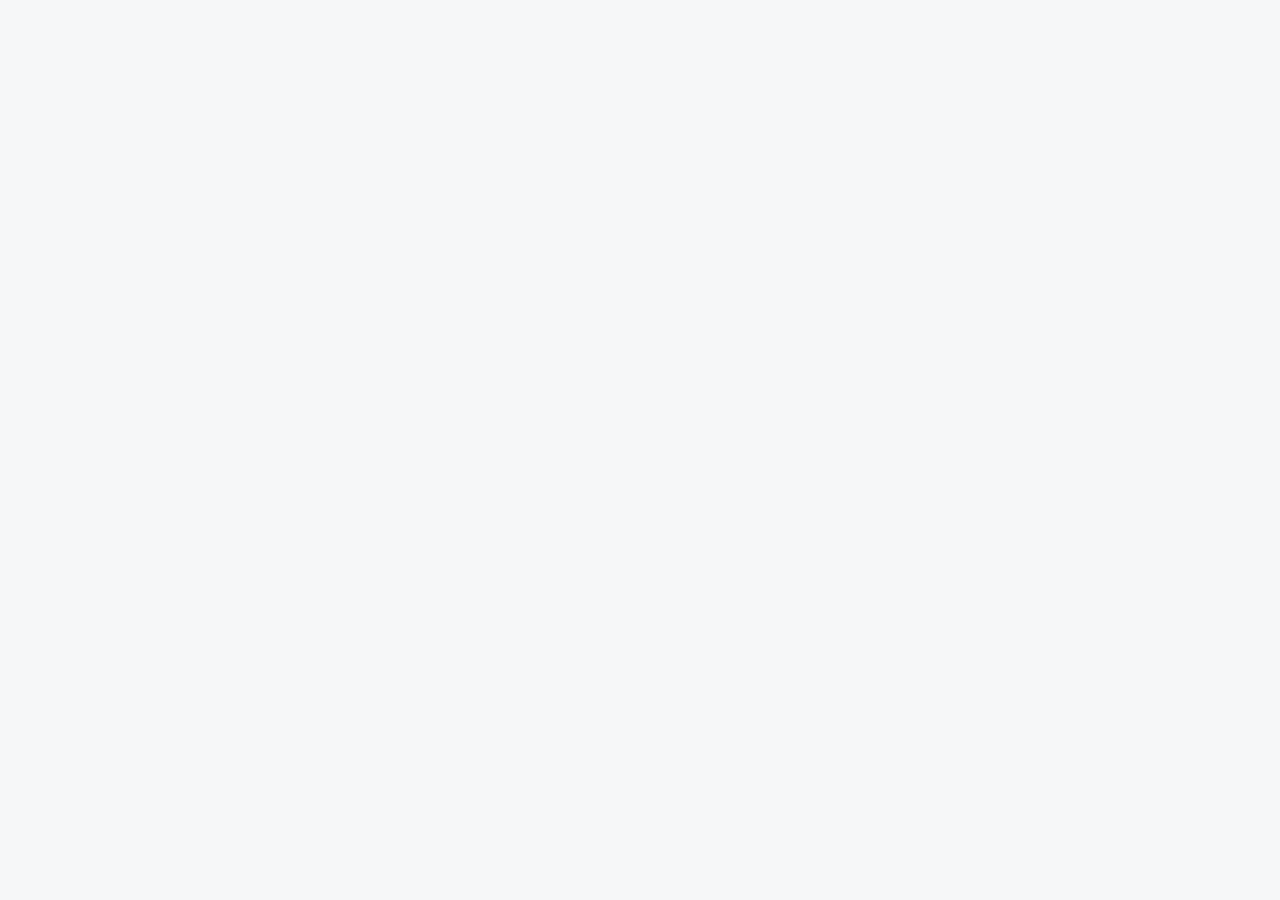
==== commit 8366b599: "add_task outsourced in template, includeHtml function edited" ====
--- a/add_task.html
+++ b/add_task.html
@@ -33,188 +33,12 @@
 
 <body onload="initAddTask()">
     <div w3-include-html="navbar.html"></div>
-
+    
     <div class="content">
-        <h1>Add Task</h1>
-        <form onsubmit="createNewTask(); return false;">
-            <div class="sections d-flex">
-
-                <div class="section-left">
-                    <div class="titleandinput">
-                        <p class="add-task-titles">Title</p>
-                        <input id="title" class="inputfields border-fields f-18" type="text" placeholder="Enter a title"
-                            required>
-                    </div>
-
-                    <div class="titleandinput">
-                        <p class="m-top-28 add-task-titles">Description</p>
-                        <textarea id="describtion" class="textareas border-fields f-18" type="text"
-                            placeholder="Enter a describtion" required></textarea>
-                    </div>
-
-                    <div class="titleandinput">
-                        <p class="m-top-28 add-task-titles">Category</p>
-                        <div class="input-with-image inputfields border-fields d-flex justify-content-center align-items-center"
-                            onclick="toggleClassList('categories', 'd-none')">
-
-
-                            <div id="category"
-                                class="input-with-image inputfields border-fields d-flex justify-content-center align-items-center">
-                                <input id="category-input" class="category-input" type="text" required>
-                                <div id="category-output" class="inputfield-nearby-icon d-flex align-items-center">
-                                    Select task Category
-                                </div>
-                                <img id="category-dropdown-arrow" src="img/add_task/dropdown_arrow.svg" alt="">
-                            </div>
-
-                            <ul class="add-task-lists d-none scroll" id="categories">
-
-                            </ul>
-                        </div>
-                    </div>
-
-                    <div id="colorpicker" class="colorpicker d-none">
-                        <div id="colorpicker-0" class="color1 m-8 d-flex align-items-center justify-content-center"
-                            onclick="addNewColorToCategory('color-0', 0)">
-                            <div id="color-0"
-                                class="color-outer-circle d-flex align-items-center justify-content-center">
-                                <div class="color-inner-circle bg-category-New-0">
-
-                                </div>
-                            </div>
-                        </div>
-                        <div id="colorpicker-1" class="color2 m-8 d-flex align-items-center justify-content-center"
-                            onclick="addNewColorToCategory('color-1', 1)">
-                            <div id="color-1"
-                                class="color-outer-circle d-flex align-items-center justify-content-center">
-                                <div class="color-inner-circle bg-category-New-1">
-
-                                </div>
-                            </div>
-                        </div>
-                        <div id="colorpicker-2" class="color3 m-8 d-flex align-items-center justify-content-center"
-                            onclick="addNewColorToCategory('color-2', 2)">
-                            <div id="color-2"
-                                class="color-outer-circle d-flex align-items-center justify-content-center">
-                                <div class="color-inner-circle bg-category-New-2">
-
-                                </div>
-                            </div>
-                        </div>
-                        <div id="colorpicker-3" class="color4 m-8 d-flex align-items-center justify-content-center"
-                            onclick="addNewColorToCategory('color-3', 3)">
-                            <div id="color-3"
-                                class="color-outer-circle d-flex align-items-center justify-content-center">
-                                <div class="color-inner-circle bg-category-New-3">
-
-                                </div>
-                            </div>
-                        </div>
-                        <div id="colorpicker-4" class="color5 m-8 d-flex align-items-center justify-content-center"
-                            onclick="addNewColorToCategory('color-4', 4)">
-                            <div id="color-4"
-                                class="color-outer-circle d-flex align-items-center justify-content-center">
-                                <div class="color-inner-circle bg-category-New-4">
-
-                                </div>
-                            </div>
-                        </div>
-                        <div id="colorpicker-5" class="color6 m-8 d-flex align-items-center justify-content-center"
-                            onclick="addNewColorToCategory('color-5', 5)">
-                            <div id="color-5"
-                                class="color-outer-circle d-flex align-items-center justify-content-center">
-                                <div class="color-inner-circle bg-category-New-5">
-
-                                </div>
-                            </div>
-                        </div>
-                    </div>
-
-                    <div class="titleandinput">
-                        <div class=" d-flex flex-column m-top-28 assignedTo-container">
-                            <label for="assignedTo" class="m-bottom-18 add-task-titles">Assigned to</label>
-                            <div class="outputbox-assignedto input-with-image inputfields border-fields d-flex justify-content-center align-items-center"
-                                onclick="toggleClassList('assignedToSelect', 'd-none')">
-                                <div id="user-assignedTo" class="inputfield-nearby-icon d-flex  flex-column">Select
-                                    contacts to assign</div>
-                                <img src="img/add_task/dropdown_arrow.svg" alt="">
-                            </div>
-                            <ul id="assignedToSelect" class="assignedTo-list add-task-lists scroll d-none">
-
-                            </ul>
-                        </div>
-                    </div>
-                </div>
-                <div class="section-right">
-                    <div class="titleandinput">
-                        <p class="add-task-titles">Due Date</p>
-                        <div
-                            class="input-with-image inputfields border-fields d-flex justify-content-center align-items-center">
-                            <input id="date" class="inputfield-nearby-icon" type="date" required>
-                        </div>
-                    </div>
-
-                    <div class="titleandinput">
-                        <p class="m-top-28 add-task-titles">Prio</p>
-                        <div class="d-flex justify-content-space-between priority-container">
-                            <div id="urgent"
-                                class="input-with-image inputfields-small border-fields d-flex justify-content-center align-items-center"
-                                onclick="changePriority('urgent', 'btn-urgent')" formnovalidate>
-                                <p class="f-18">Urgent</p>
-                                <img id="urgent-img" class="p-12" src="img/add_task/arrow_urgent.svg" alt="">
-                            </div>
-                            <div id="medium"
-                                class="input-with-image inputfields-small border-fields d-flex justify-content-center align-items-center"
-                                onclick="changePriority('medium', 'btn-medium')">
-                                <p class="f-18">Medium</p>
-                                <img id="medium-img" class="p-12" src="img/add_task/medium.svg" alt="">
-                            </div>
-                            <div id="low"
-                                class="input-with-image inputfields-small border-fields d-flex justify-content-center align-items-center"
-                                onclick="changePriority('low', 'btn-low')" formnovalidate>
-                                <p class="f-18">Low</p>
-                                <img id="low-img" class="p-12" src="img/add_task/arrow_low.svg" alt="">
-                            </div>
-                        </div>
-                    </div>
-
-                    <div class="titleandinput">
-                        <p class="m-top-28 add-task-titles">Subtasks</p>
-                        <div id="subtasks-container"
-                            class="input-with-image inputfields border-fields d-flex justify-content-center align-items-center">
-                            <input id="subtask-input" class="inputfield-nearby-icon" type="text"
-                                placeholder="Add new Subtask" onfocus="changeIconsInSubtasks()">
-                            <img src="img/add_task/add.svg" alt="">
-                        </div>
-                        <div id="subtasks-output" class="d-flex flex-column">
-
-                        </div>
-
-                    </div>
-
-                    <div id="add-task-btns" class="buttons">
-                        <button id="cancel-btn-add_task" class="light-btn" type="submit" value="Previous"
-                            formnovalidate="formnovalidate">
-                            <span class="f-18">clear</span>
-                            <img class="btn-icons" src="img/buttons/clear.png" alt="">
-                        </button>
-                        <button id="createTask" class="darkblue-btn m-left-24">
-                            <span class="f-18">create task</span>
-                            <img class="btn-icons" src="img/buttons/create.png" alt="">
-                        </button>
-                    </div>
-        </form>
+        <div include-addtask-html="add_task_template.html"></div>
     </div>
-
-    </div>
-
-    </div>
-    <div id="addtask-added-board-overlay" class="user-response-overlay d-flex justify-content-center d-none">
-        <div class="darkblue-btn added-to-board d-flex justify-content-center align-items-center">
-            <span>Task added to board</span>
-            <img class="m-left-16" src="img/board/board.png" alt="">
-        </div>
-    </div>
+    
+    
 </body>
 
 </html>--- a/css/style.css
+++ b/css/style.css
@@ -272,7 +272,7 @@
 }
 
 .btn-urgent {
-    background-color: var(--urgent);
+    background-color: var(--urgent) !important;
     color: white;
     font-weight: bold;
     box-shadow: 0px 4px 4px rgba(0, 0, 0, 0.25);
@@ -280,14 +280,14 @@
 
 
 .btn-medium {
-    background-color: var(--medium);
+    background-color: var(--medium) !important;
     color: white;
     font-weight: bold;
     box-shadow: 0px 4px 4px rgba(0, 0, 0, 0.25);
 }
 
 .btn-low {
-    background-color: var(--low);
+    background-color: var(--low) !important;
     color: white;
     font-weight: bold;
     box-shadow: 0px 4px 4px rgba(0, 0, 0, 0.25);
--- a/css/add_task.css
+++ b/css/add_task.css
@@ -218,4 +218,11 @@
 .assignedTo-list{
     top: 83px;
     z-index: 2;
+}
+
+.add-task-overlay{
+    background-color: var(--white);
+    width: 80%;
+    border-radius: 20px;
+    height: 90vh;
 }--- a/css/mobile/mobile_width_1040-1180.css
+++ b/css/mobile/mobile_width_1040-1180.css
@@ -290,6 +290,16 @@
         width: 818px;
     }
 
+    .add-task-overlay{
+        width: 100%;
+        height: 100%;
+        overflow-y: scroll;
+    }
+
+    .content-add-task{
+        padding-top: 250px;
+    }
+
     /* ADD TASK max-width: 1040px */
 
     .sections {
--- a/css/mobile/mobile_width_max_770.css
+++ b/css/mobile/mobile_width_max_770.css
@@ -1,4 +1,8 @@
 @media (max-width: 770px) {
+
+    .content-add-task{
+        padding-top: 484px;
+    }
 
     .welcome {
         display: none;
